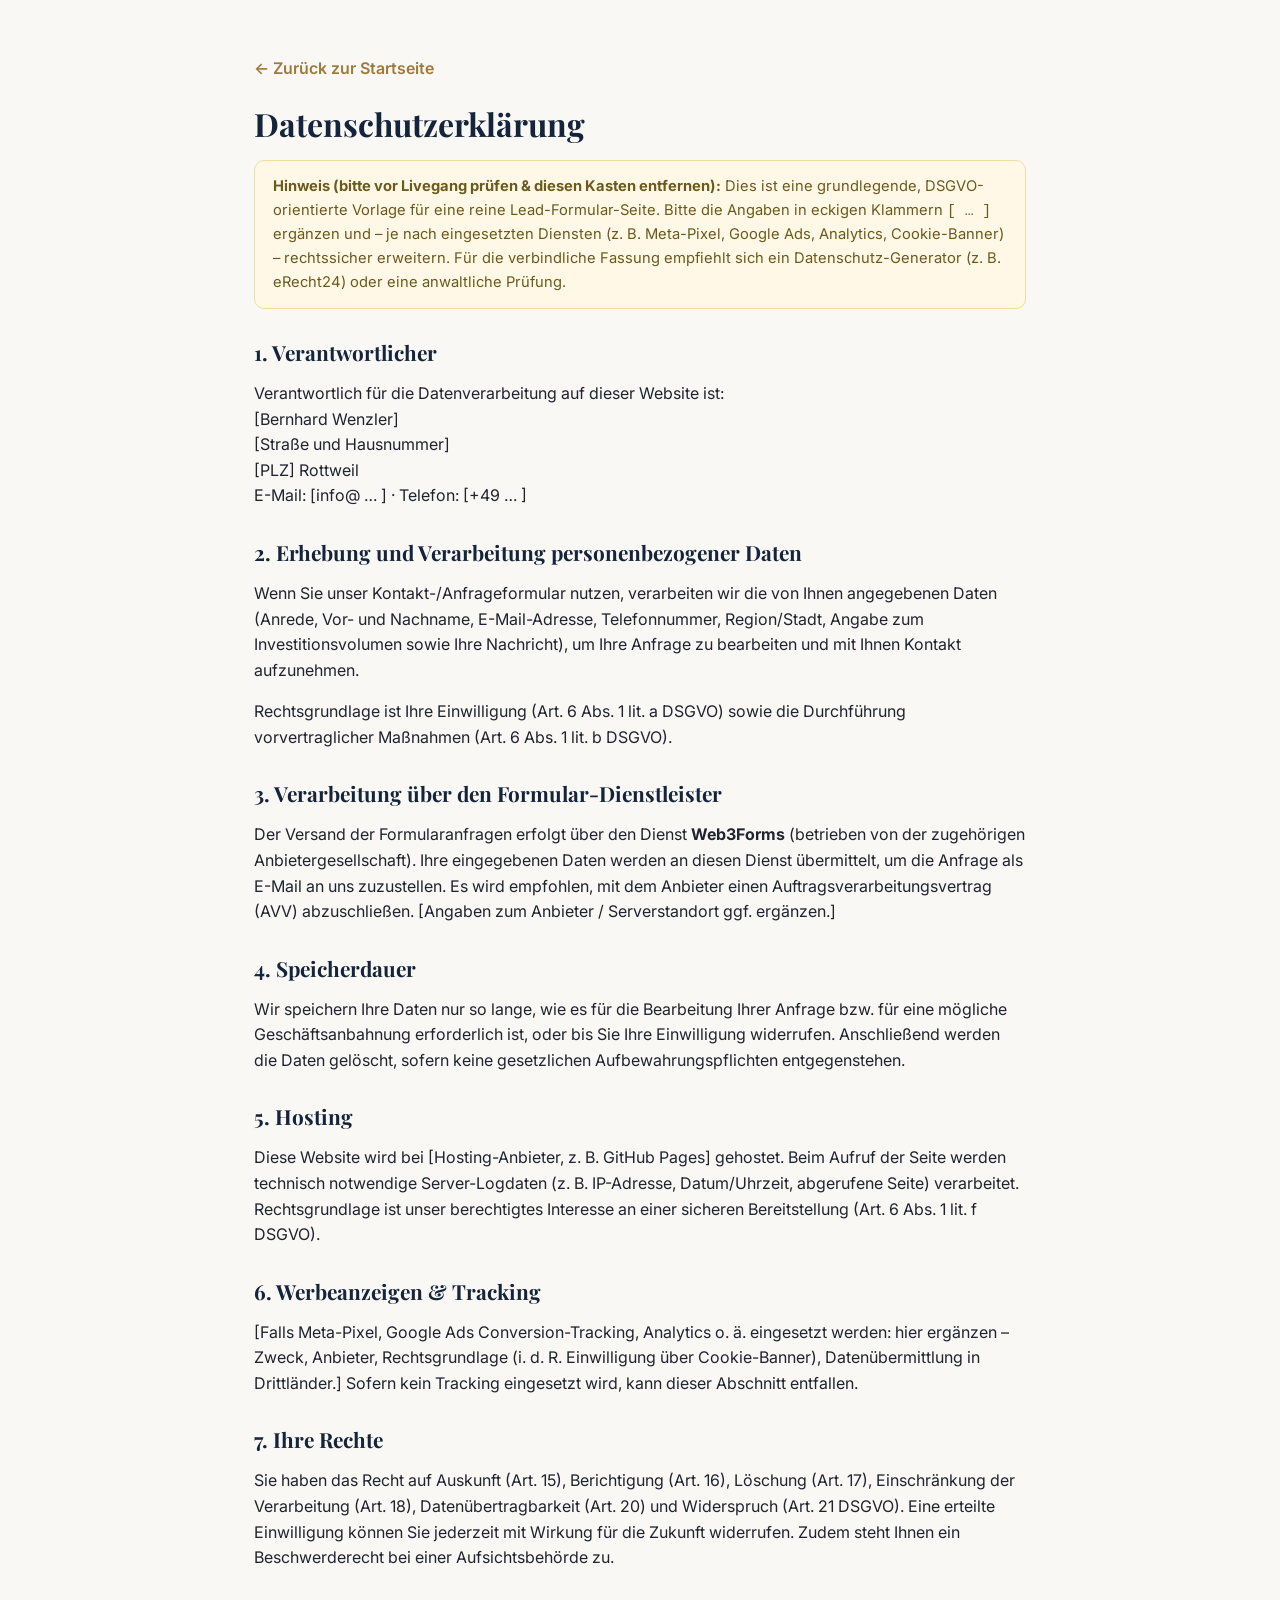
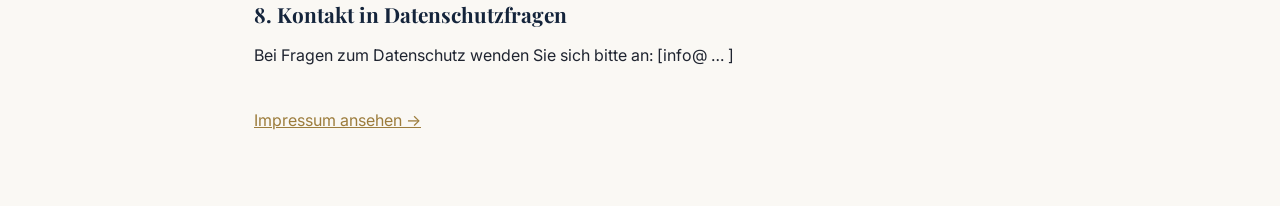
==== datenschutz.html @ f8a26164 "Landingpage für Investoren-Anfragen (Mehrfamilienhaus Berlin) Schlanke, statische Lead-Gen-Landingpa" ====
<!DOCTYPE html>
<html lang="de">
<head>
  <meta charset="UTF-8" />
  <meta name="viewport" content="width=device-width, initial-scale=1.0" />
  <meta name="robots" content="noindex, follow" />
  <title>Datenschutzerklärung | Bernhard Wenzler Immobilien</title>
  <link rel="icon" href="assets/favicon.svg" type="image/svg+xml" />
  <link rel="preconnect" href="https://fonts.googleapis.com" />
  <link rel="preconnect" href="https://fonts.gstatic.com" crossorigin />
  <link href="https://fonts.googleapis.com/css2?family=Inter:wght@400;500;600;700&family=Playfair+Display:wght@600;700&display=swap" rel="stylesheet" />
  <link rel="stylesheet" href="styles.css" />
</head>
<body>
  <div class="container legal">
    <a href="index.html" class="back-link">← Zurück zur Startseite</a>
    <h1>Datenschutzerklärung</h1>

    <div class="placeholder-box">
      <strong>Hinweis (bitte vor Livegang prüfen &amp; diesen Kasten entfernen):</strong>
      Dies ist eine grundlegende, DSGVO-orientierte Vorlage für eine reine Lead-Formular-Seite.
      Bitte die Angaben in eckigen Klammern <code>[ … ]</code> ergänzen und – je nach eingesetzten
      Diensten (z. B. Meta-Pixel, Google Ads, Analytics, Cookie-Banner) – rechtssicher erweitern.
      Für die verbindliche Fassung empfiehlt sich ein Datenschutz-Generator (z. B. eRecht24)
      oder eine anwaltliche Prüfung.
    </div>

    <h2>1. Verantwortlicher</h2>
    <p>
      Verantwortlich für die Datenverarbeitung auf dieser Website ist:<br />
      [Bernhard Wenzler]<br />
      [Straße und Hausnummer]<br />
      [PLZ] Rottweil<br />
      E-Mail: [info@ … ] · Telefon: [+49 … ]
    </p>

    <h2>2. Erhebung und Verarbeitung personenbezogener Daten</h2>
    <p>
      Wenn Sie unser Kontakt-/Anfrageformular nutzen, verarbeiten wir die von Ihnen angegebenen
      Daten (Anrede, Vor- und Nachname, E-Mail-Adresse, Telefonnummer, Region/Stadt, Angabe zum
      Investitionsvolumen sowie Ihre Nachricht), um Ihre Anfrage zu bearbeiten und mit Ihnen
      Kontakt aufzunehmen.
    </p>
    <p>
      Rechtsgrundlage ist Ihre Einwilligung (Art. 6 Abs. 1 lit. a DSGVO) sowie die Durchführung
      vorvertraglicher Maßnahmen (Art. 6 Abs. 1 lit. b DSGVO).
    </p>

    <h2>3. Verarbeitung über den Formular-Dienstleister</h2>
    <p>
      Der Versand der Formularanfragen erfolgt über den Dienst <strong>Web3Forms</strong>
      (betrieben von der zugehörigen Anbietergesellschaft). Ihre eingegebenen Daten werden
      an diesen Dienst übermittelt, um die Anfrage als E-Mail an uns zuzustellen. Es wird
      empfohlen, mit dem Anbieter einen Auftragsverarbeitungsvertrag (AVV) abzuschließen.
      [Angaben zum Anbieter / Serverstandort ggf. ergänzen.]
    </p>

    <h2>4. Speicherdauer</h2>
    <p>
      Wir speichern Ihre Daten nur so lange, wie es für die Bearbeitung Ihrer Anfrage bzw.
      für eine mögliche Geschäftsanbahnung erforderlich ist, oder bis Sie Ihre Einwilligung
      widerrufen. Anschließend werden die Daten gelöscht, sofern keine gesetzlichen
      Aufbewahrungspflichten entgegenstehen.
    </p>

    <h2>5. Hosting</h2>
    <p>
      Diese Website wird bei [Hosting-Anbieter, z. B. GitHub Pages] gehostet. Beim Aufruf der
      Seite werden technisch notwendige Server-Logdaten (z. B. IP-Adresse, Datum/Uhrzeit,
      abgerufene Seite) verarbeitet. Rechtsgrundlage ist unser berechtigtes Interesse an einer
      sicheren Bereitstellung (Art. 6 Abs. 1 lit. f DSGVO).
    </p>

    <h2>6. Werbeanzeigen &amp; Tracking</h2>
    <p>
      [Falls Meta-Pixel, Google Ads Conversion-Tracking, Analytics o. ä. eingesetzt werden:
      hier ergänzen – Zweck, Anbieter, Rechtsgrundlage (i. d. R. Einwilligung über Cookie-Banner),
      Datenübermittlung in Drittländer.] Sofern kein Tracking eingesetzt wird, kann dieser
      Abschnitt entfallen.
    </p>

    <h2>7. Ihre Rechte</h2>
    <p>
      Sie haben das Recht auf Auskunft (Art. 15), Berichtigung (Art. 16), Löschung (Art. 17),
      Einschränkung der Verarbeitung (Art. 18), Datenübertragbarkeit (Art. 20) und Widerspruch
      (Art. 21 DSGVO). Eine erteilte Einwilligung können Sie jederzeit mit Wirkung für die
      Zukunft widerrufen. Zudem steht Ihnen ein Beschwerderecht bei einer Aufsichtsbehörde zu.
    </p>

    <h2>8. Kontakt in Datenschutzfragen</h2>
    <p>
      Bei Fragen zum Datenschutz wenden Sie sich bitte an: [info@ … ]
    </p>

    <p style="margin-top:40px;">
      <a href="impressum.html">Impressum ansehen →</a>
    </p>
  </div>
</body>
</html>
---- styles.css ----
/* ============================================================
   Bernhard Wenzler Immobilien – Landingpage
   ============================================================ */

:root {
  --navy: #14243b;
  --navy-800: #1b3050;
  --navy-700: #24405f;
  --gold: #b8944d;
  --gold-dark: #9c7c3c;
  --cream: #faf8f4;
  --cream-alt: #f2ede4;
  --ink: #1f2430;
  --muted: #5c6472;
  --line: #e4ddd0;
  --white: #ffffff;
  --shadow: 0 18px 50px rgba(20, 36, 59, 0.12);
  --shadow-sm: 0 6px 20px rgba(20, 36, 59, 0.08);
  --radius: 14px;
  --maxw: 1160px;
  --font-body: "Inter", -apple-system, BlinkMacSystemFont, "Segoe UI", Roboto, Helvetica, Arial, sans-serif;
  --font-head: "Playfair Display", Georgia, "Times New Roman", serif;
}

* { box-sizing: border-box; }

html { scroll-behavior: smooth; }

body {
  margin: 0;
  font-family: var(--font-body);
  color: var(--ink);
  background: var(--cream);
  line-height: 1.6;
  -webkit-font-smoothing: antialiased;
}

img { max-width: 100%; display: block; }

.container {
  width: 100%;
  max-width: var(--maxw);
  margin: 0 auto;
  padding-inline: 24px;
}

h1, h2, h3 { font-family: var(--font-head); font-weight: 700; line-height: 1.15; margin: 0 0 .5em; }

a { color: var(--gold-dark); }

/* ---------- Buttons ---------- */
.btn {
  display: inline-block;
  font-family: var(--font-body);
  font-weight: 600;
  font-size: 1rem;
  text-decoration: none;
  border: none;
  border-radius: 999px;
  padding: 14px 28px;
  cursor: pointer;
  transition: transform .15s ease, box-shadow .15s ease, background .15s ease;
  text-align: center;
}
.btn:hover { transform: translateY(-2px); }
.btn-primary { background: var(--gold); color: #2a2110; box-shadow: 0 10px 24px rgba(184, 148, 77, .35); }
.btn-primary:hover { background: var(--gold-dark); color: #fff; }
.btn-dark { background: var(--navy); color: #fff; }
.btn-dark:hover { background: var(--navy-700); }
.btn-sm { padding: 10px 20px; font-size: .95rem; }
.btn-lg { padding: 16px 34px; font-size: 1.05rem; }
.btn-block { width: 100%; }

/* ---------- Header ---------- */
.site-header {
  position: sticky;
  top: 0;
  z-index: 50;
  background: rgba(250, 248, 244, .92);
  backdrop-filter: blur(10px);
  border-bottom: 1px solid var(--line);
}
.header-inner {
  display: flex;
  align-items: center;
  justify-content: space-between;
  padding-block: 14px;
  gap: 16px;
}
.brand { display: flex; flex-direction: column; text-decoration: none; line-height: 1.1; }
.brand-logo { height: 44px; width: auto; }
.brand-name { font-family: var(--font-head); font-size: 1.35rem; font-weight: 700; color: var(--navy); }
.brand-sub { font-size: .72rem; letter-spacing: .18em; text-transform: uppercase; color: var(--gold-dark); font-weight: 600; }
.header-nav { display: flex; align-items: center; gap: 22px; }
.header-phone { color: var(--ink); text-decoration: none; font-weight: 600; font-size: .95rem; }
.header-phone .phone-label { color: var(--muted); font-weight: 500; margin-right: 4px; }

/* ---------- Hero ---------- */
.hero {
  background:
    radial-gradient(1200px 500px at 85% -10%, rgba(184,148,77,.18), transparent 60%),
    linear-gradient(160deg, var(--navy) 0%, var(--navy-800) 55%, var(--navy-700) 100%);
  color: #eaf0f7;
  padding-block: 72px 84px;
}
.hero-grid {
  display: grid;
  grid-template-columns: 1.1fr .9fr;
  gap: 56px;
  align-items: start;
}
.eyebrow {
  display: inline-block;
  font-size: .78rem;
  letter-spacing: .2em;
  text-transform: uppercase;
  font-weight: 600;
  color: var(--gold);
  margin: 0 0 18px;
  padding: 6px 14px;
  border: 1px solid rgba(184,148,77,.4);
  border-radius: 999px;
}
.hero h1 { font-size: clamp(2rem, 4.4vw, 3.35rem); color: #fff; margin-bottom: 20px; }
.hero .lead { font-size: 1.14rem; color: #c5d0dd; max-width: 34em; margin: 0 0 26px; }
.hero-usps { list-style: none; padding: 0; margin: 0 0 30px; display: grid; gap: 12px; }
.hero-usps li { position: relative; padding-left: 32px; color: #d6dfea; }
.hero-usps li::before {
  content: "✓";
  position: absolute; left: 0; top: 0;
  width: 22px; height: 22px;
  display: grid; place-items: center;
  background: rgba(184,148,77,.2);
  color: var(--gold);
  border-radius: 50%;
  font-size: .8rem; font-weight: 700;
}
.hero-facts {
  display: grid;
  grid-template-columns: repeat(4, 1fr);
  gap: 14px;
  padding-top: 28px;
  border-top: 1px solid rgba(255,255,255,.12);
}
.fact { display: flex; flex-direction: column; gap: 2px; }
.fact-value { font-family: var(--font-head); font-size: 1.15rem; color: #fff; font-weight: 700; }
.fact-label { font-size: .78rem; color: #97a6b8; }
.hero-cta-mobile { display: none; margin-top: 28px; }

/* ---------- Form card ---------- */
.form-card {
  background: var(--white);
  color: var(--ink);
  border-radius: var(--radius);
  padding: 30px 30px 28px;
  box-shadow: var(--shadow);
  position: sticky;
  top: 88px;
}
.form-title { font-size: 1.5rem; color: var(--navy); margin-bottom: 4px; }
.form-intro { color: var(--muted); margin: 0 0 20px; font-size: .95rem; }

.field { margin-bottom: 14px; display: flex; flex-direction: column; }
.field-row { display: grid; grid-template-columns: 1fr 1fr; gap: 14px; }
.field-row .field-anrede { max-width: 110px; }
.field-row:has(.field-anrede) { grid-template-columns: auto 1fr; }

.field label { font-size: .82rem; font-weight: 600; color: var(--ink); margin-bottom: 6px; }
.field input, .field select, .field textarea {
  font-family: var(--font-body);
  font-size: 1rem;
  padding: 11px 13px;
  border: 1px solid var(--line);
  border-radius: 9px;
  background: #fcfbf9;
  color: var(--ink);
  width: 100%;
  transition: border-color .15s ease, box-shadow .15s ease;
}
.field input:focus, .field select:focus, .field textarea:focus {
  outline: none;
  border-color: var(--gold);
  box-shadow: 0 0 0 3px rgba(184,148,77,.18);
  background: #fff;
}
.field textarea { resize: vertical; }
.field input.invalid, .field select.invalid { border-color: #d9534f; box-shadow: 0 0 0 3px rgba(217,83,79,.15); }

.consent { display: flex; gap: 10px; align-items: flex-start; font-size: .82rem; color: var(--muted); margin: 6px 0 18px; line-height: 1.5; }
.consent input { margin-top: 3px; width: 16px; height: 16px; flex-shrink: 0; accent-color: var(--gold-dark); }
.consent.invalid span { color: #c0392b; }

.form-note { font-size: .74rem; color: var(--muted); margin: 12px 0 0; }

.form-result { margin-top: 16px; padding: 14px 16px; border-radius: 10px; font-size: .95rem; }
.form-result.success { background: #eaf6ec; color: #216c2e; border: 1px solid #bfe2c5; }
.form-result.error { background: #fdeceb; color: #b23b36; border: 1px solid #f3c9c6; }

/* Honeypot – unsichtbar für Menschen */
.hp-field { position: absolute; left: -9999px; opacity: 0; height: 0; width: 0; }

/* ---------- Sections ---------- */
.section { padding-block: 76px; }
.section-alt { background: var(--cream-alt); }
.section-eyebrow { font-size: .78rem; letter-spacing: .2em; text-transform: uppercase; font-weight: 600; color: var(--gold-dark); margin: 0 0 10px; }
.section-title { font-size: clamp(1.6rem, 3vw, 2.3rem); color: var(--navy); margin-bottom: 28px; }

/* Cards */
.cards { display: grid; grid-template-columns: repeat(3, 1fr); gap: 24px; }
.card {
  background: var(--white);
  border: 1px solid var(--line);
  border-radius: var(--radius);
  padding: 30px 26px;
  box-shadow: var(--shadow-sm);
  transition: transform .18s ease, box-shadow .18s ease;
}
.card:hover { transform: translateY(-4px); box-shadow: var(--shadow); }
.card-icon { font-size: 1.9rem; margin-bottom: 14px; }
.card h3 { font-size: 1.25rem; color: var(--navy); }
.card p { color: var(--muted); margin: 0; }

/* Objekt */
.objekt-grid { display: grid; grid-template-columns: 1fr 1fr; gap: 48px; align-items: center; }
.media-placeholder {
  aspect-ratio: 4 / 3;
  border-radius: var(--radius);
  background: repeating-linear-gradient(135deg, #dfd7c8, #dfd7c8 12px, #d7cebd 12px, #d7cebd 24px);
  display: grid; place-items: center;
  color: #8a7f6a; font-weight: 600; text-align: center;
  border: 1px solid var(--line);
}
.objekt-info .section-title { margin-bottom: 16px; }
.objekt-data { display: grid; grid-template-columns: 1fr 1fr; gap: 0; margin: 22px 0 26px; border-top: 1px solid var(--line); }
.objekt-data > div { display: flex; justify-content: space-between; gap: 12px; padding: 11px 4px; border-bottom: 1px solid var(--line); }
.objekt-data dt { color: var(--muted); font-size: .9rem; margin: 0; }
.objekt-data dd { margin: 0; font-weight: 600; color: var(--ink); text-align: right; }

/* Makler */
.makler { display: grid; grid-template-columns: 160px 1fr; gap: 40px; align-items: center; }
.makler-avatar {
  width: 160px; height: 160px; border-radius: 50%;
  background: linear-gradient(135deg, var(--navy), var(--navy-700));
  color: var(--gold);
  display: grid; place-items: center;
  font-family: var(--font-head); font-size: 2.6rem; font-weight: 700;
  box-shadow: var(--shadow-sm);
}
.makler-text .section-title { margin-bottom: 14px; }
.makler-text p { color: var(--muted); max-width: 46em; }
.makler-contact a { font-weight: 600; text-decoration: none; }
.makler-contact { margin-bottom: 22px; }

/* ---------- Footer ---------- */
.site-footer { background: var(--navy); color: #c5d0dd; padding-block: 44px; }
.footer-inner { display: flex; flex-wrap: wrap; align-items: center; justify-content: space-between; gap: 20px; }
.footer-brand .brand-name { color: #fff; }
.footer-brand .brand-sub { color: var(--gold); }
.footer-brand { display: flex; flex-direction: column; line-height: 1.15; }
.footer-nav { display: flex; gap: 26px; }
.footer-nav a { color: #c5d0dd; text-decoration: none; font-weight: 500; }
.footer-nav a:hover { color: var(--gold); }
.footer-copy { width: 100%; font-size: .82rem; color: #7e8ea1; margin: 8px 0 0; border-top: 1px solid rgba(255,255,255,.1); padding-top: 18px; }

/* ---------- Legal pages ---------- */
.legal { max-width: 820px; margin: 0 auto; padding-block: 56px; }
.legal h1 { font-size: 2rem; color: var(--navy); }
.legal h2 { font-size: 1.3rem; color: var(--navy); margin-top: 32px; }
.legal p, .legal li { color: var(--ink); }
.legal a { color: var(--gold-dark); }
.legal .back-link { display: inline-block; margin-bottom: 24px; font-weight: 600; text-decoration: none; }
.legal .placeholder-box {
  background: #fff8e6; border: 1px solid #f0dca0; border-radius: 10px;
  padding: 14px 18px; margin: 18px 0; font-size: .92rem; color: #6b5a1e;
}

/* ---------- Responsive ---------- */
@media (max-width: 900px) {
  .hero-grid { grid-template-columns: 1fr; gap: 40px; }
  .form-card { position: static; }
  .objekt-grid { grid-template-columns: 1fr; gap: 28px; }
  .cards { grid-template-columns: 1fr; }
  .hero-cta-mobile { display: inline-block; }
  .makler { grid-template-columns: 1fr; text-align: center; justify-items: center; }
}

@media (max-width: 560px) {
  .container { padding-inline: 18px; }
  .header-phone { display: none; }
  .hero { padding-block: 48px 60px; }
  .hero-facts { grid-template-columns: 1fr 1fr; gap: 18px; }
  .field-row { grid-template-columns: 1fr; }
  .field-row:has(.field-anrede) { grid-template-columns: 1fr; }
  .field-row .field-anrede { max-width: none; }
  .form-card { padding: 24px 20px; }
  .footer-nav { gap: 18px; }
}
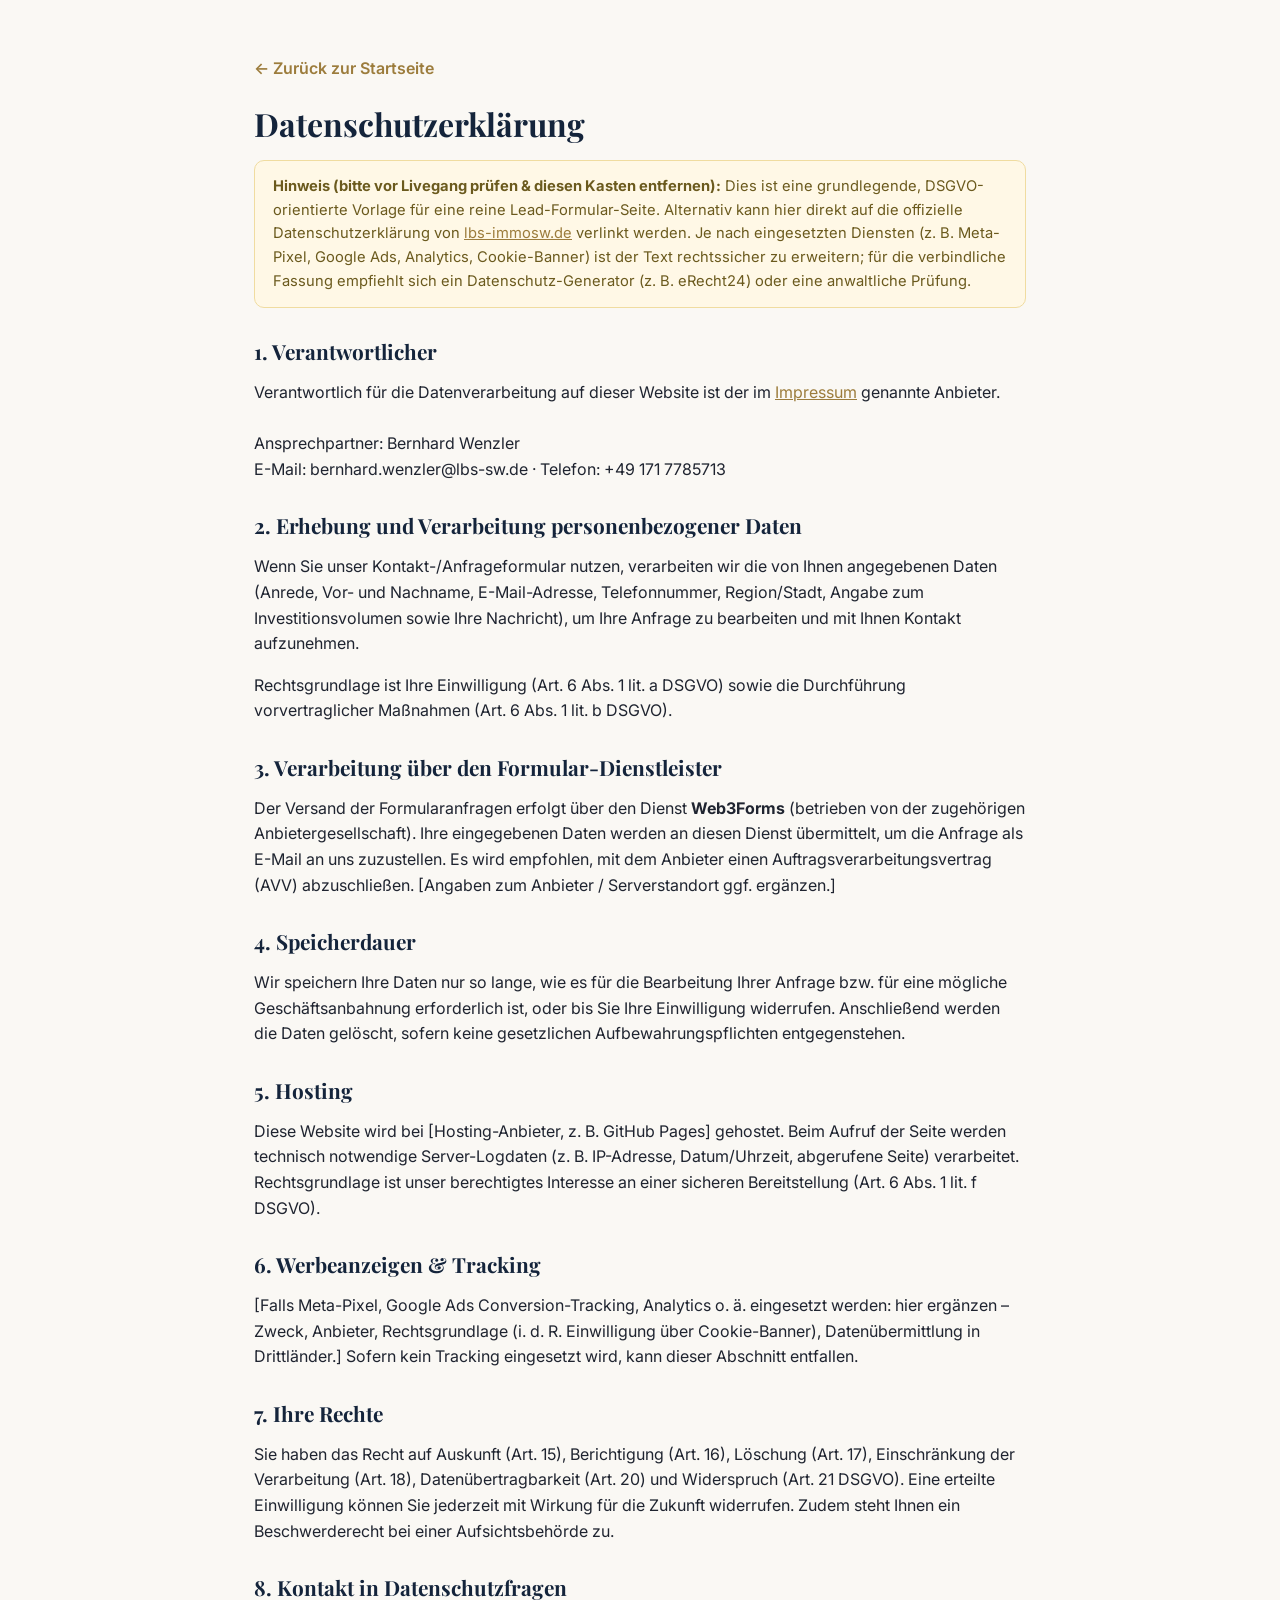
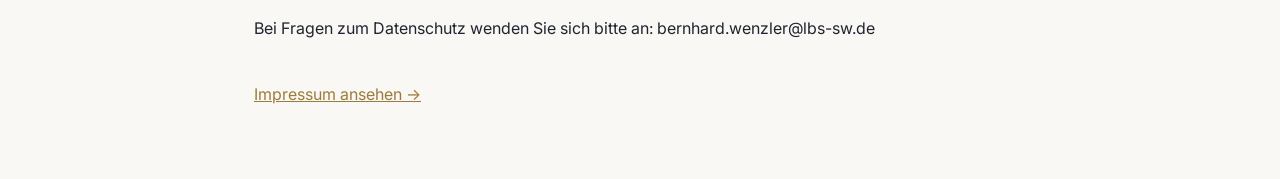
==== commit b2a7edfe: "Echte Objekt- und Kontaktdaten einpflegen - Objektdaten Berlin-Oberschöneweide (16 WE, 1.134 m² Wfl." ====
--- a/datenschutz.html
+++ b/datenschutz.html
@@ -19,19 +19,20 @@
     <div class="placeholder-box">
       <strong>Hinweis (bitte vor Livegang prüfen &amp; diesen Kasten entfernen):</strong>
       Dies ist eine grundlegende, DSGVO-orientierte Vorlage für eine reine Lead-Formular-Seite.
-      Bitte die Angaben in eckigen Klammern <code>[ … ]</code> ergänzen und – je nach eingesetzten
-      Diensten (z. B. Meta-Pixel, Google Ads, Analytics, Cookie-Banner) – rechtssicher erweitern.
-      Für die verbindliche Fassung empfiehlt sich ein Datenschutz-Generator (z. B. eRecht24)
-      oder eine anwaltliche Prüfung.
+      Alternativ kann hier direkt auf die offizielle Datenschutzerklärung von
+      <a href="https://lbs-immosw.de/" target="_blank" rel="noopener">lbs-immosw.de</a> verlinkt werden.
+      Je nach eingesetzten Diensten (z. B. Meta-Pixel, Google Ads, Analytics, Cookie-Banner)
+      ist der Text rechtssicher zu erweitern; für die verbindliche Fassung empfiehlt sich ein
+      Datenschutz-Generator (z. B. eRecht24) oder eine anwaltliche Prüfung.
     </div>
 
     <h2>1. Verantwortlicher</h2>
     <p>
-      Verantwortlich für die Datenverarbeitung auf dieser Website ist:<br />
-      [Bernhard Wenzler]<br />
-      [Straße und Hausnummer]<br />
-      [PLZ] Rottweil<br />
-      E-Mail: [info@ … ] · Telefon: [+49 … ]
+      Verantwortlich für die Datenverarbeitung auf dieser Website ist der im
+      <a href="https://lbs-immosw.de/impressum/" target="_blank" rel="noopener">Impressum</a>
+      genannte Anbieter.<br /><br />
+      Ansprechpartner: Bernhard Wenzler<br />
+      E-Mail: bernhard.wenzler@lbs-sw.de · Telefon: +49 171 7785713
     </p>
 
     <h2>2. Erhebung und Verarbeitung personenbezogener Daten</h2>
@@ -89,11 +90,11 @@
 
     <h2>8. Kontakt in Datenschutzfragen</h2>
     <p>
-      Bei Fragen zum Datenschutz wenden Sie sich bitte an: [info@ … ]
+      Bei Fragen zum Datenschutz wenden Sie sich bitte an: bernhard.wenzler@lbs-sw.de
     </p>
 
     <p style="margin-top:40px;">
-      <a href="impressum.html">Impressum ansehen →</a>
+      <a href="https://lbs-immosw.de/impressum/" target="_blank" rel="noopener">Impressum ansehen →</a>
     </p>
   </div>
 </body>
--- a/styles.css
+++ b/styles.css
@@ -235,6 +235,13 @@
 .objekt-data > div { display: flex; justify-content: space-between; gap: 12px; padding: 11px 4px; border-bottom: 1px solid var(--line); }
 .objekt-data dt { color: var(--muted); font-size: .9rem; margin: 0; }
 .objekt-data dd { margin: 0; font-weight: 600; color: var(--ink); text-align: right; }
+.objekt-mods-title { font-weight: 700; color: var(--navy); margin: 4px 0 10px; }
+.objekt-mods { list-style: none; padding: 0; margin: 0 0 26px; display: grid; gap: 9px; }
+.objekt-mods li { position: relative; padding-left: 26px; color: var(--muted); }
+.objekt-mods li::before {
+  content: "✓"; position: absolute; left: 0; top: 0;
+  color: var(--gold-dark); font-weight: 700;
+}
 
 /* Makler */
 .makler { display: grid; grid-template-columns: 160px 1fr; gap: 40px; align-items: center; }
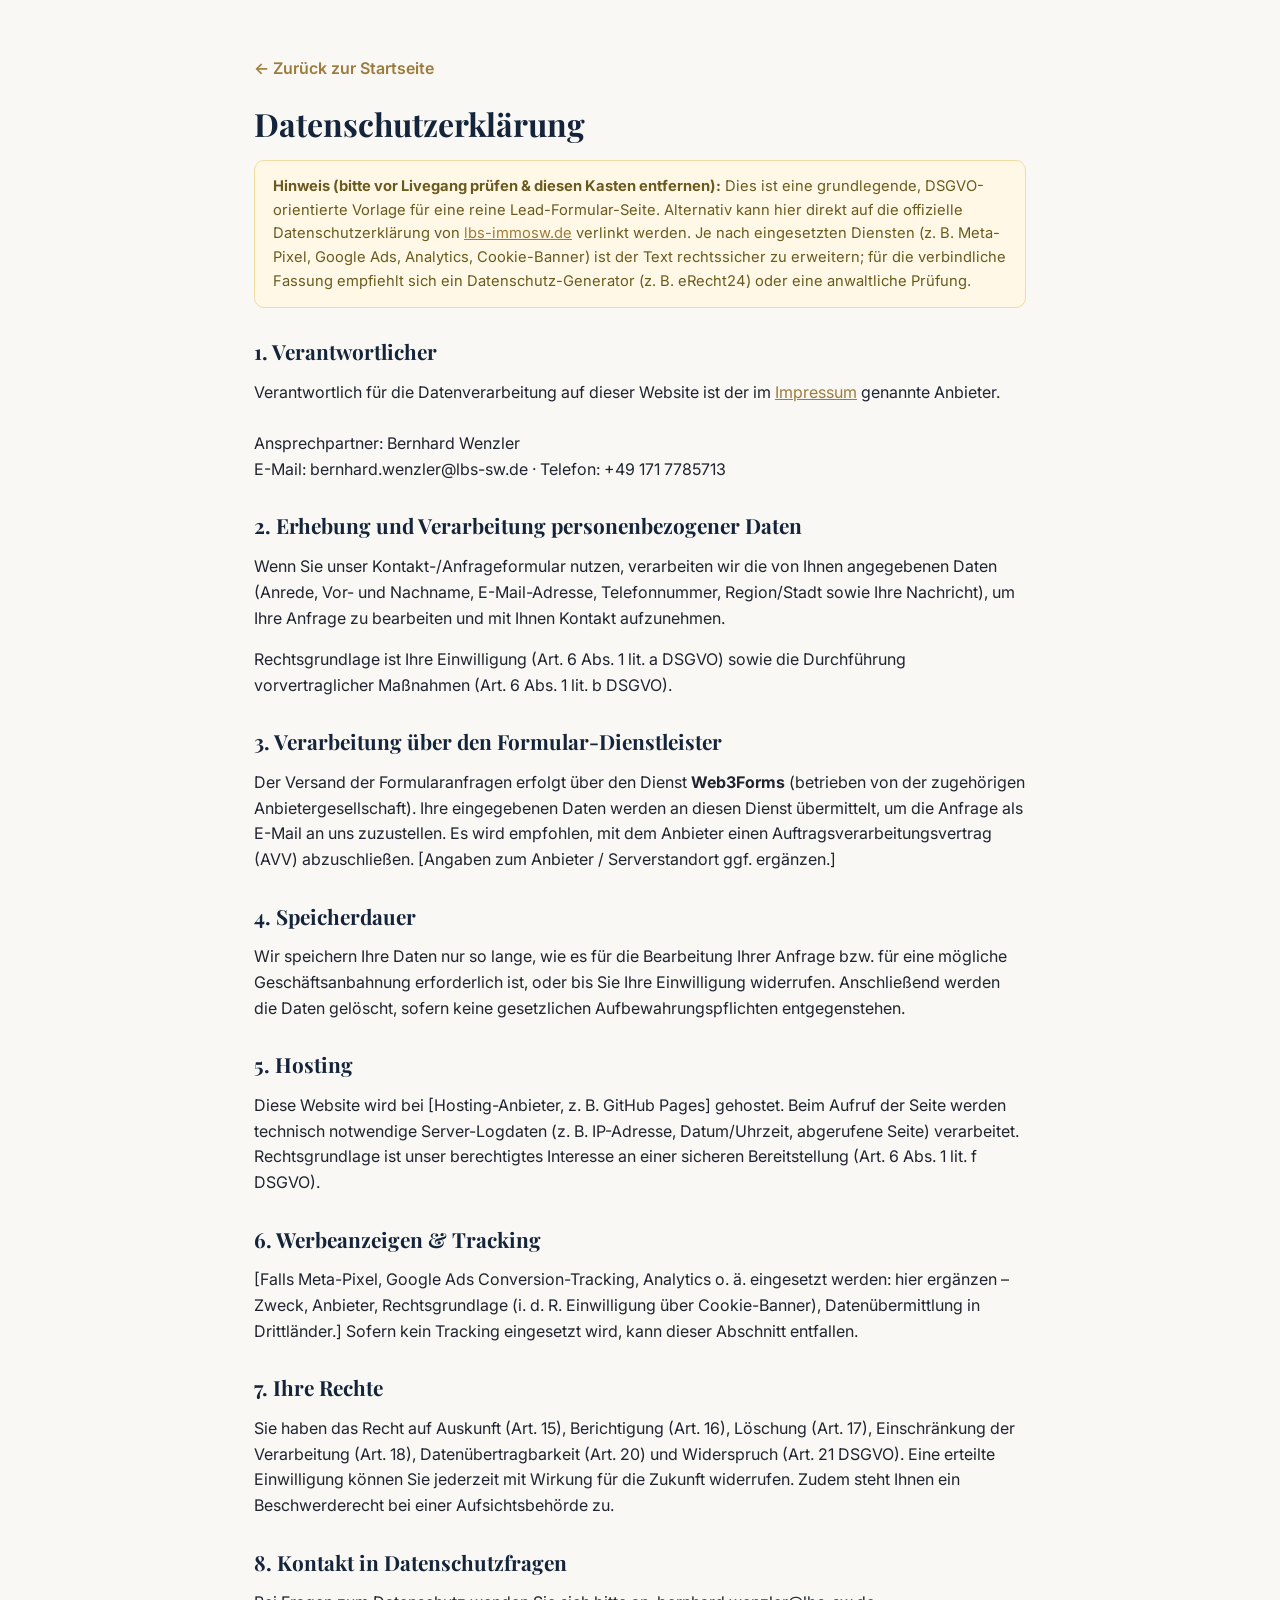
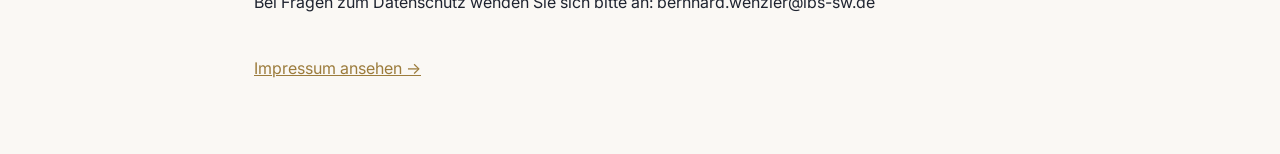
==== commit 1c6c7e48: "Objektfotos-Galerie einbinden, Titelbild setzen, Feld Investitionsvolumen entfernen - Bildergalerie " ====
--- a/datenschutz.html
+++ b/datenschutz.html
@@ -38,9 +38,8 @@
     <h2>2. Erhebung und Verarbeitung personenbezogener Daten</h2>
     <p>
       Wenn Sie unser Kontakt-/Anfrageformular nutzen, verarbeiten wir die von Ihnen angegebenen
-      Daten (Anrede, Vor- und Nachname, E-Mail-Adresse, Telefonnummer, Region/Stadt, Angabe zum
-      Investitionsvolumen sowie Ihre Nachricht), um Ihre Anfrage zu bearbeiten und mit Ihnen
-      Kontakt aufzunehmen.
+      Daten (Anrede, Vor- und Nachname, E-Mail-Adresse, Telefonnummer, Region/Stadt sowie Ihre
+      Nachricht), um Ihre Anfrage zu bearbeiten und mit Ihnen Kontakt aufzunehmen.
     </p>
     <p>
       Rechtsgrundlage ist Ihre Einwilligung (Art. 6 Abs. 1 lit. a DSGVO) sowie die Durchführung
--- a/styles.css
+++ b/styles.css
@@ -37,6 +37,14 @@
 
 img { max-width: 100%; display: block; }
 
+.nowrap { white-space: nowrap; }
+
+/* Anker-Ziele nicht unter dem Sticky-Header verstecken */
+#anfrage, #vorteile, #objekt, #ansprechpartner { scroll-margin-top: 78px; }
+
+/* Angenehmes Tap-Verhalten auf Touch-Geräten */
+a, button, input, select, textarea { -webkit-tap-highlight-color: rgba(184,148,77,.25); }
+
 .container {
   width: 100%;
   max-width: var(--maxw);
@@ -221,15 +229,44 @@
 .card p { color: var(--muted); margin: 0; }
 
 /* Objekt */
-.objekt-grid { display: grid; grid-template-columns: 1fr 1fr; gap: 48px; align-items: center; }
-.media-placeholder {
-  aspect-ratio: 4 / 3;
+.objekt-grid { display: grid; grid-template-columns: 1fr 1fr; gap: 48px; align-items: start; }
+
+/* Galerie */
+.gallery { margin: 0; }
+.gallery img {
+  width: 100%;
+  aspect-ratio: 16 / 10;
+  object-fit: cover;
   border-radius: var(--radius);
-  background: repeating-linear-gradient(135deg, #dfd7c8, #dfd7c8 12px, #d7cebd 12px, #d7cebd 24px);
-  display: grid; place-items: center;
-  color: #8a7f6a; font-weight: 600; text-align: center;
-  border: 1px solid var(--line);
-}
+  box-shadow: var(--shadow-sm);
+  background: var(--cream-alt);
+}
+.gallery figcaption {
+  font-size: .85rem;
+  color: var(--muted);
+  margin-top: 8px;
+  text-align: center;
+}
+.gallery-thumbs {
+  display: grid;
+  grid-template-columns: repeat(3, 1fr);
+  gap: 10px;
+  margin-top: 12px;
+}
+.thumb {
+  padding: 0;
+  border: 2px solid transparent;
+  border-radius: 10px;
+  overflow: hidden;
+  cursor: pointer;
+  background: none;
+  line-height: 0;
+  transition: border-color .15s ease, transform .15s ease;
+}
+.thumb img { width: 100%; aspect-ratio: 4 / 3; object-fit: cover; border-radius: 8px; }
+.thumb:hover { transform: translateY(-2px); }
+.thumb.is-active { border-color: var(--gold); }
+.thumb:focus-visible { outline: 2px solid var(--gold-dark); outline-offset: 2px; }
 .objekt-info .section-title { margin-bottom: 16px; }
 .objekt-data { display: grid; grid-template-columns: 1fr 1fr; gap: 0; margin: 22px 0 26px; border-top: 1px solid var(--line); }
 .objekt-data > div { display: flex; justify-content: space-between; gap: 12px; padding: 11px 4px; border-bottom: 1px solid var(--line); }
@@ -281,6 +318,9 @@
   padding: 14px 18px; margin: 18px 0; font-size: .92rem; color: #6b5a1e;
 }
 
+/* ---------- Mobile Aktionsleiste ---------- */
+.mobile-bar { display: none; }
+
 /* ---------- Responsive ---------- */
 @media (max-width: 900px) {
   .hero-grid { grid-template-columns: 1fr; gap: 40px; }
@@ -289,16 +329,66 @@
   .cards { grid-template-columns: 1fr; }
   .hero-cta-mobile { display: inline-block; }
   .makler { grid-template-columns: 1fr; text-align: center; justify-items: center; }
+
+  /* Feste Aktionsleiste unten */
+  body { padding-bottom: calc(72px + env(safe-area-inset-bottom)); }
+  .mobile-bar {
+    display: flex;
+    gap: 10px;
+    position: fixed;
+    left: 0; right: 0; bottom: 0;
+    z-index: 60;
+    padding: 10px 14px calc(10px + env(safe-area-inset-bottom));
+    background: rgba(250, 248, 244, .96);
+    backdrop-filter: blur(12px);
+    border-top: 1px solid var(--line);
+    box-shadow: 0 -6px 22px rgba(20, 36, 59, .12);
+    transition: transform .28s ease, opacity .28s ease;
+  }
+  .mobile-bar.hidden { transform: translateY(130%); opacity: 0; pointer-events: none; }
+  .mobile-bar a {
+    text-decoration: none;
+    text-align: center;
+    font-weight: 700;
+    font-size: 1.02rem;
+    border-radius: 12px;
+    min-height: 52px;
+    display: flex;
+    align-items: center;
+    justify-content: center;
+    padding: 12px;
+  }
+  .mobile-bar-call { flex: 0 0 38%; background: var(--navy); color: #fff; }
+  .mobile-bar-cta  { flex: 1; background: var(--gold); color: #2a2110; box-shadow: 0 8px 20px rgba(184,148,77,.35); }
 }
 
 @media (max-width: 560px) {
   .container { padding-inline: 18px; }
   .header-phone { display: none; }
-  .hero { padding-block: 48px 60px; }
-  .hero-facts { grid-template-columns: 1fr 1fr; gap: 18px; }
+  .brand-name { font-size: 1.12rem; }
+  .header-nav .btn-sm { padding: 9px 16px; font-size: .9rem; }
+
+  .hero { padding-block: 40px 48px; }
+  .hero h1 { font-size: 1.95rem; }
+  .nowrap { white-space: normal; } /* auf sehr schmalen Displays normal umbrechen */
+  .hero .lead { font-size: 1.05rem; }
+  .hero-facts { grid-template-columns: 1fr 1fr; gap: 16px; }
+  .hero-cta-mobile { width: 100%; }
+
+  .section { padding-block: 52px; }
+
   .field-row { grid-template-columns: 1fr; }
   .field-row:has(.field-anrede) { grid-template-columns: 1fr; }
   .field-row .field-anrede { max-width: none; }
-  .form-card { padding: 24px 20px; }
+  .form-card { padding: 22px 18px; }
+
+  /* Touch-optimierte Eingaben (16px verhindert iOS-Zoom beim Fokus) */
+  .field input, .field select, .field textarea { font-size: 16px; padding: 13px 14px; }
+  .btn { padding: 15px 26px; }
+  .btn-block { padding: 16px; min-height: 52px; }
+  .consent { font-size: .85rem; }
+  .consent input { width: 20px; height: 20px; }
+
+  .objekt-data { grid-template-columns: 1fr; }
   .footer-nav { gap: 18px; }
 }
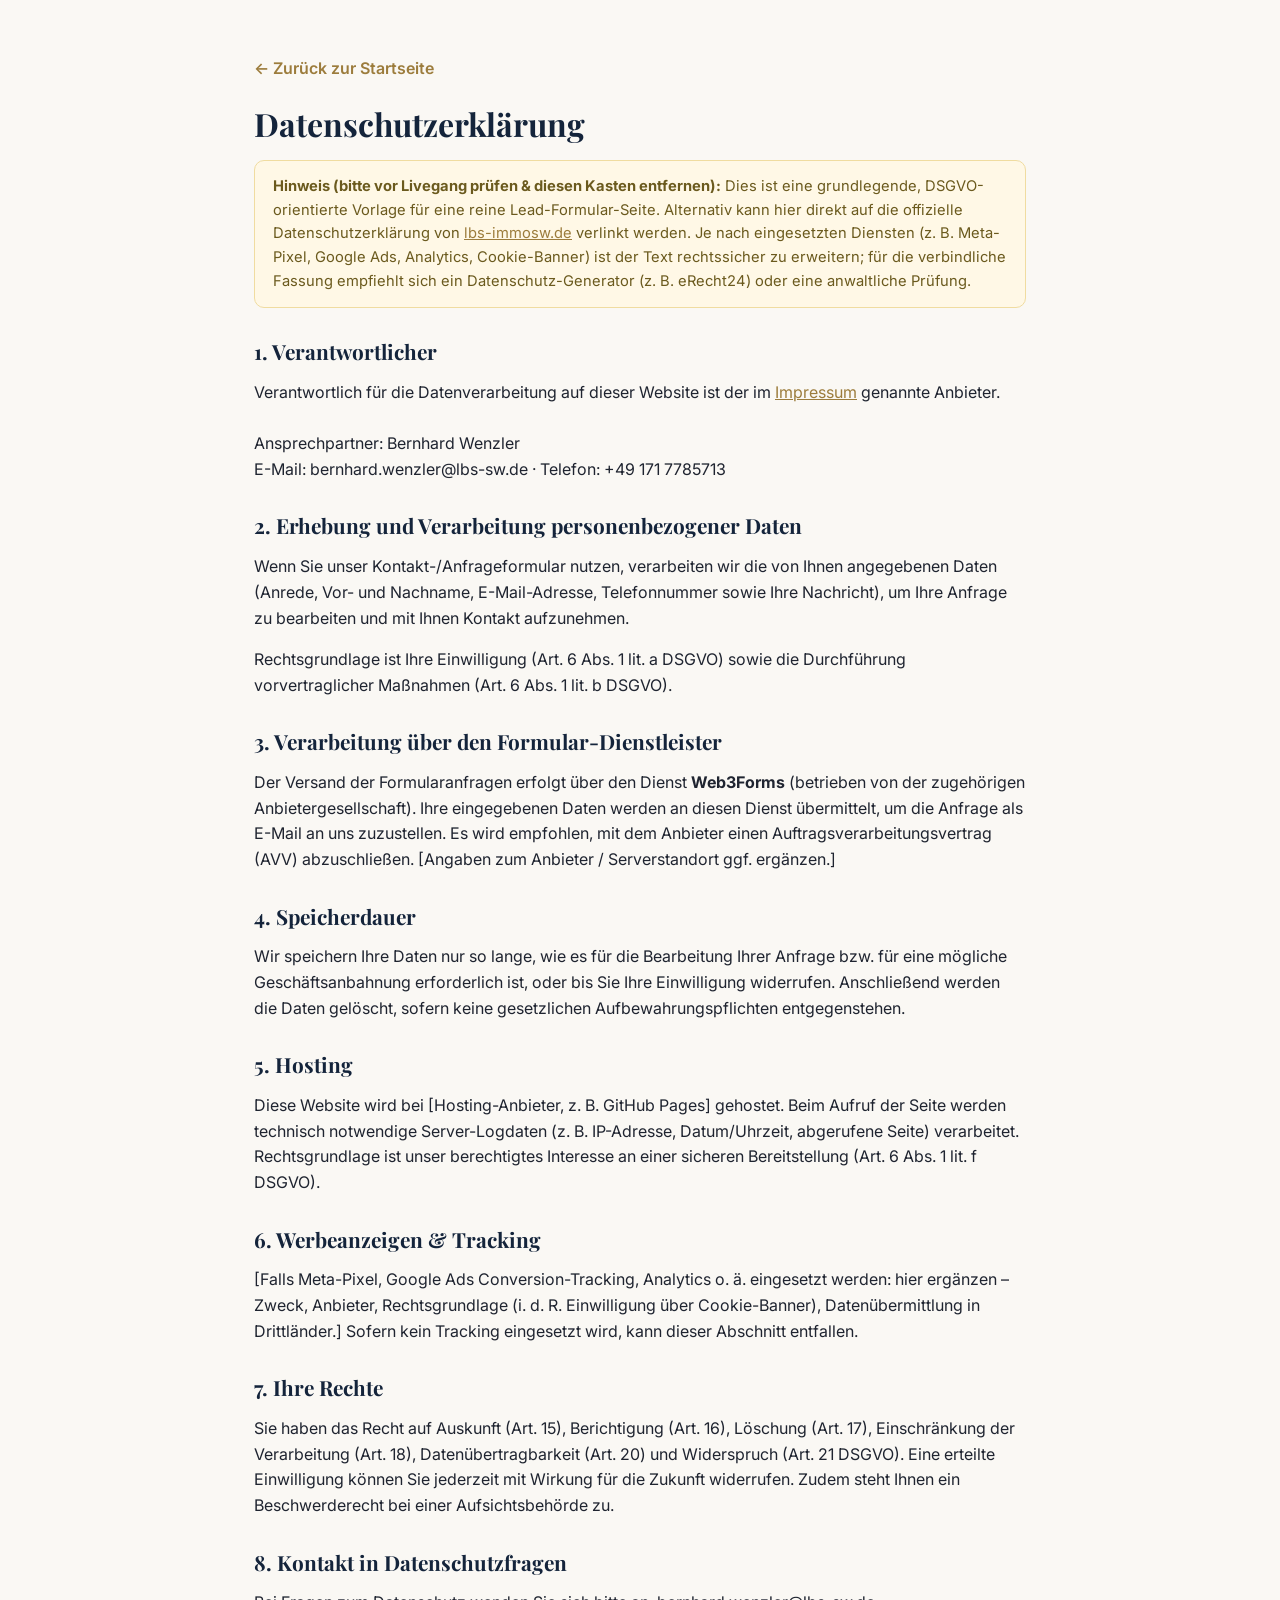
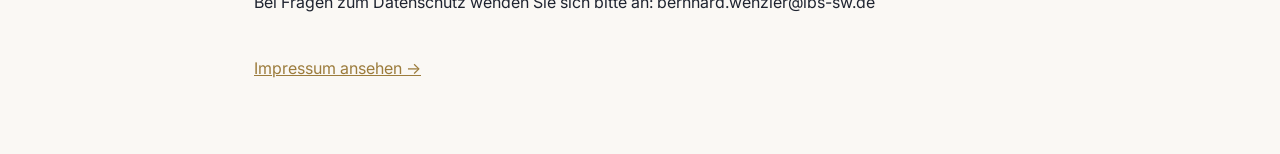
==== commit 4dcd7cab: "Rendite und Städte-Bezug entfernen - Bruttomietrendite überall entfernt (Hero-Kachel + USP-Zeile) - " ====
--- a/datenschutz.html
+++ b/datenschutz.html
@@ -38,8 +38,8 @@
     <h2>2. Erhebung und Verarbeitung personenbezogener Daten</h2>
     <p>
       Wenn Sie unser Kontakt-/Anfrageformular nutzen, verarbeiten wir die von Ihnen angegebenen
-      Daten (Anrede, Vor- und Nachname, E-Mail-Adresse, Telefonnummer, Region/Stadt sowie Ihre
-      Nachricht), um Ihre Anfrage zu bearbeiten und mit Ihnen Kontakt aufzunehmen.
+      Daten (Anrede, Vor- und Nachname, E-Mail-Adresse, Telefonnummer sowie Ihre Nachricht),
+      um Ihre Anfrage zu bearbeiten und mit Ihnen Kontakt aufzunehmen.
     </p>
     <p>
       Rechtsgrundlage ist Ihre Einwilligung (Art. 6 Abs. 1 lit. a DSGVO) sowie die Durchführung
--- a/styles.css
+++ b/styles.css
@@ -106,8 +106,12 @@
 /* ---------- Hero ---------- */
 .hero {
   background:
-    radial-gradient(1200px 500px at 85% -10%, rgba(184,148,77,.18), transparent 60%),
-    linear-gradient(160deg, var(--navy) 0%, var(--navy-800) 55%, var(--navy-700) 100%);
+    radial-gradient(1200px 500px at 85% -10%, rgba(184,148,77,.20), transparent 60%),
+    linear-gradient(160deg, rgba(20,36,59,.94) 0%, rgba(27,48,80,.88) 50%, rgba(36,64,95,.84) 100%),
+    url("assets/8.jpg");
+  background-size: cover;
+  background-position: center 30%;
+  background-repeat: no-repeat;
   color: #eaf0f7;
   padding-block: 72px 84px;
 }
@@ -145,7 +149,7 @@
 }
 .hero-facts {
   display: grid;
-  grid-template-columns: repeat(4, 1fr);
+  grid-template-columns: repeat(3, 1fr);
   gap: 14px;
   padding-top: 28px;
   border-top: 1px solid rgba(255,255,255,.12);
@@ -268,10 +272,19 @@
 .thumb.is-active { border-color: var(--gold); }
 .thumb:focus-visible { outline: 2px solid var(--gold-dark); outline-offset: 2px; }
 .objekt-info .section-title { margin-bottom: 16px; }
-.objekt-data { display: grid; grid-template-columns: 1fr 1fr; gap: 0; margin: 22px 0 26px; border-top: 1px solid var(--line); }
-.objekt-data > div { display: flex; justify-content: space-between; gap: 12px; padding: 11px 4px; border-bottom: 1px solid var(--line); }
-.objekt-data dt { color: var(--muted); font-size: .9rem; margin: 0; }
-.objekt-data dd { margin: 0; font-weight: 600; color: var(--ink); text-align: right; }
+.objekt-data {
+  display: grid;
+  grid-template-columns: repeat(2, 1fr);
+  gap: 1px;
+  background: var(--line);
+  border: 1px solid var(--line);
+  border-radius: var(--radius);
+  overflow: hidden;
+  margin: 22px 0 26px;
+}
+.objekt-data > div { display: flex; flex-direction: column; gap: 4px; padding: 14px 16px; background: var(--white); }
+.objekt-data dt { color: var(--muted); font-size: .8rem; margin: 0; letter-spacing: .01em; }
+.objekt-data dd { margin: 0; font-weight: 700; color: var(--ink); font-size: 1.05rem; line-height: 1.3; }
 .objekt-mods-title { font-weight: 700; color: var(--navy); margin: 4px 0 10px; }
 .objekt-mods { list-style: none; padding: 0; margin: 0 0 26px; display: grid; gap: 9px; }
 .objekt-mods li { position: relative; padding-left: 26px; color: var(--muted); }
@@ -304,7 +317,39 @@
 .footer-nav { display: flex; gap: 26px; }
 .footer-nav a { color: #c5d0dd; text-decoration: none; font-weight: 500; }
 .footer-nav a:hover { color: var(--gold); }
-.footer-copy { width: 100%; font-size: .82rem; color: #7e8ea1; margin: 8px 0 0; border-top: 1px solid rgba(255,255,255,.1); padding-top: 18px; }
+.footer-bottom {
+  width: 100%;
+  display: flex;
+  align-items: center;
+  justify-content: space-between;
+  flex-wrap: wrap;
+  gap: 16px;
+  margin-top: 8px;
+  border-top: 1px solid rgba(255,255,255,.1);
+  padding-top: 18px;
+}
+.footer-copy { font-size: .82rem; color: #7e8ea1; margin: 0; }
+.footer-partner { display: flex; align-items: center; gap: 12px; }
+.footer-partner-label { font-size: .74rem; letter-spacing: .06em; text-transform: uppercase; color: #7e8ea1; }
+.footer-partner-chip {
+  display: inline-flex;
+  align-items: center;
+  background: #fff;
+  border-radius: 8px;
+  padding: 8px 12px;
+  box-shadow: 0 2px 8px rgba(0,0,0,.18);
+}
+.footer-partner-chip img { height: 30px; width: auto; display: block; }
+
+/* Affiliation-Zeile beim Ansprechpartner */
+.makler-affil {
+  font-size: .82rem;
+  letter-spacing: .04em;
+  text-transform: uppercase;
+  color: var(--gold-dark);
+  font-weight: 600;
+  margin: -6px 0 14px;
+}
 
 /* ---------- Legal pages ---------- */
 .legal { max-width: 820px; margin: 0 auto; padding-block: 56px; }
@@ -362,6 +407,10 @@
   .mobile-bar-cta  { flex: 1; background: var(--gold); color: #2a2110; box-shadow: 0 8px 20px rgba(184,148,77,.35); }
 }
 
+@media (max-width: 380px) {
+  .objekt-data { grid-template-columns: 1fr; }
+}
+
 @media (max-width: 560px) {
   .container { padding-inline: 18px; }
   .header-phone { display: none; }
@@ -389,6 +438,5 @@
   .consent { font-size: .85rem; }
   .consent input { width: 20px; height: 20px; }
 
-  .objekt-data { grid-template-columns: 1fr; }
   .footer-nav { gap: 18px; }
 }
